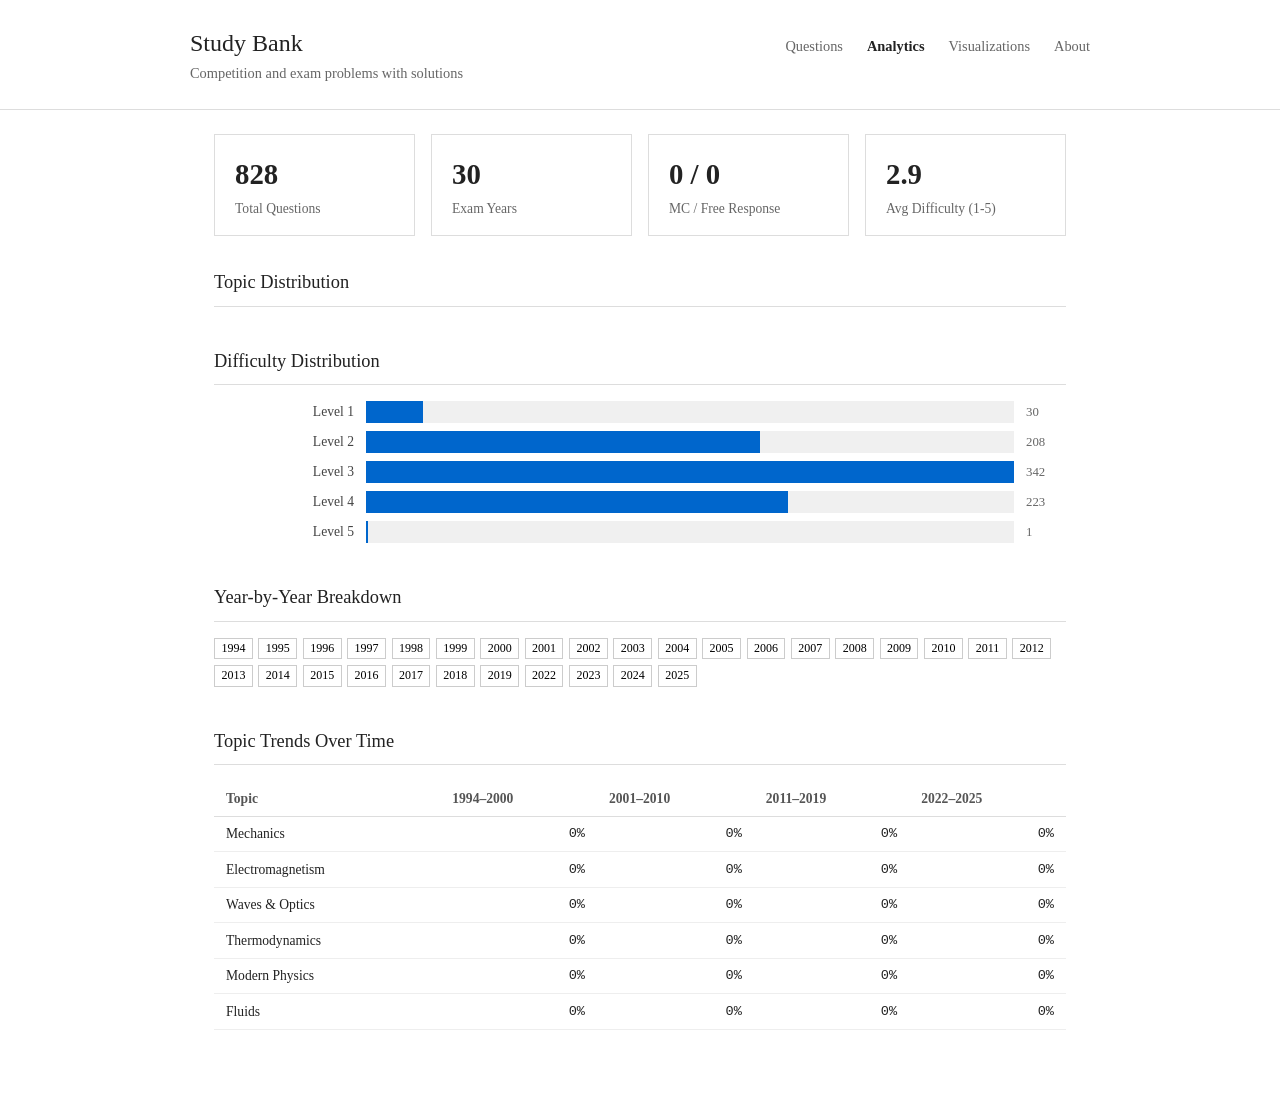
==== web/analytics.html @ 09c330ad "Initial commit: CAP Physics Question Bank 828 questions (736 MC + 92 FR) from CAP Prize Exam (1994-2" ====
<!DOCTYPE html>
<html lang="en">
<head>
    <meta charset="UTF-8">
    <meta name="viewport" content="width=device-width, initial-scale=1.0">
    <title>Analytics – Study Bank</title>
    <meta name="description" content="Statistics and trends across competition and exam questions.">
    <link rel="icon" href="data:,">
    <link rel="stylesheet" href="style.css">
</head>
<body>
    <header>
        <div class="header-inner">
            <div class="header-left">
                <h1>Study Bank</h1>
                <p class="subtitle">Competition and exam problems with solutions</p>
            </div>
            <nav class="nav">
                <a href="index.html">Questions</a>
                <a href="analytics.html" class="active">Analytics</a>
                <a href="visualizations.html">Visualizations</a>
                <a href="about.html">About</a>
            </nav>
        </div>
    </header>

    <main>
        <div id="overview"></div>
        <div id="topic-distribution" class="analytics-section"></div>
        <div id="difficulty-distribution" class="analytics-section"></div>
        <div id="year-breakdown" class="analytics-section"></div>
        <div id="topic-trends" class="analytics-section"></div>
    </main>

    <script src="analytics.js"></script>
</body>
</html>
---- web/style.css ----
/* Reset */
*, *::before, *::after {
    box-sizing: border-box;
    margin: 0;
    padding: 0;
}

body {
    font-family: Georgia, 'Times New Roman', serif;
    background: #fff;
    color: #222;
    line-height: 1.6;
    font-size: 16px;
}

a {
    color: #0066cc;
    text-decoration: none;
}
a:hover {
    text-decoration: underline;
}

/* Header */
header {
    border-bottom: 1px solid #ddd;
    padding: 1.5rem 2rem;
}
.header-inner {
    display: flex;
    justify-content: space-between;
    align-items: baseline;
    max-width: 900px;
    margin: 0 auto;
}
header h1 {
    font-size: 1.5rem;
    font-weight: normal;
}
header .subtitle {
    font-size: 0.9rem;
    color: #666;
}

/* Nav */
.nav {
    display: flex;
    gap: 1.5rem;
}
.nav a {
    font-size: 0.9rem;
    color: #666;
    text-decoration: none;
}
.nav a:hover {
    color: #222;
}
.nav a.active {
    color: #222;
    font-weight: bold;
}

/* Main Layout */
main {
    max-width: 900px;
    margin: 0 auto;
    padding: 1.5rem;
}

/* Toolbar */
.toolbar {
    display: flex;
    gap: 1rem;
    margin-bottom: 1rem;
}
.toolbar input[type="text"] {
    flex: 1;
    padding: 0.4rem 0.5rem;
    border: 1px solid #ccc;
    font-family: inherit;
    font-size: 0.9rem;
}
.toolbar select {
    padding: 0.4rem;
    border: 1px solid #ccc;
    font-family: inherit;
    font-size: 0.9rem;
}

/* Filters */
.filters {
    margin-bottom: 0.75rem;
}

.filter-row {
    display: flex;
    align-items: baseline;
    gap: 0.5rem;
    margin-bottom: 0.5rem;
    flex-wrap: wrap;
}

.filter-label {
    font-size: 0.85rem;
    font-weight: bold;
    color: #555;
    white-space: nowrap;
    min-width: 75px;
}

.filter-buttons {
    display: flex;
    flex-wrap: wrap;
    gap: 0.35rem;
}

/* Filter buttons */
.filter-btn {
    font-family: inherit;
    font-size: 0.8rem;
    padding: 0.25rem 0.6rem;
    border: 1px solid #ccc;
    background: #fff;
    cursor: pointer;
    transition: all 0.15s;
    white-space: nowrap;
}
.filter-btn:hover {
    background: #f0f0f0;
    border-color: #aaa;
}
.filter-btn.active {
    background: #0066cc;
    color: #fff;
    border-color: #0066cc;
}

/* Year chips - smaller */
.chip {
    font-family: inherit;
    font-size: 0.75rem;
    padding: 0.15rem 0.4rem;
    border: 1px solid #ccc;
    background: #fff;
    cursor: pointer;
    transition: all 0.15s;
}
.chip:hover {
    background: #f0f0f0;
    border-color: #aaa;
}
.chip.active {
    background: #0066cc;
    color: #fff;
    border-color: #0066cc;
}

/* Free Response tag */
.tag.type-fr {
    color: #7b2d8b;
    font-weight: bold;
}

/* Question parts (FR) */
.question-parts {
    margin: 0.75rem 0;
}
.question-part {
    padding: 0.3rem 0;
    font-size: 0.95rem;
}
.part-label {
    font-weight: bold;
    margin-right: 0.3rem;
}

/* Given data block */
.given-data {
    margin: 0.75rem 0;
    padding: 0.5rem 0.75rem;
    background: #f5f5f5;
    font-size: 0.9rem;
}

/* Solution part sections */
.solution-part {
    margin-bottom: 1rem;
    padding-bottom: 0.75rem;
    border-bottom: 1px solid #eee;
}
.solution-part:last-child {
    border-bottom: none;
}
.solution-part h4 {
    font-size: 0.9rem;
    margin-bottom: 0.25rem;
}

/* Filter status bar */
.filter-status {
    display: flex;
    align-items: center;
    gap: 1rem;
    font-size: 0.85rem;
    color: #666;
    margin-bottom: 1rem;
    padding-bottom: 0.5rem;
    border-bottom: 1px solid #ddd;
}
.clear-btn {
    font-size: 0.8rem;
    background: none;
    border: none;
    color: #0066cc;
    cursor: pointer;
    padding: 0;
}
.clear-btn:hover {
    text-decoration: underline;
}

/* Question Cards */
.questions-list {
    display: flex;
    flex-direction: column;
}
.question-card {
    border-bottom: 1px solid #eee;
    padding: 0.75rem 0.5rem;
    cursor: pointer;
    transition: background 0.15s;
}
.question-card:first-child {
    border-top: 1px solid #eee;
}
.question-card:hover {
    background: #f8f8f8;
}
.question-meta {
    margin-bottom: 0.3rem;
}
.question-id {
    font-weight: bold;
    color: #0066cc;
}
.tag {
    font-size: 0.75rem;
    color: #666;
    margin-left: 0.5rem;
}
.question-text {
    font-size: 0.9rem;
    color: #444;
}

/* Modal */
.modal {
    display: none;
    position: fixed;
    top: 0;
    left: 0;
    width: 100%;
    height: 100%;
    background: rgba(0,0,0,0.5);
    z-index: 1000;
    align-items: center;
    justify-content: center;
}
.modal.active {
    display: flex;
}
.modal-content {
    position: relative;
    background: #fff;
    padding: 2rem;
    max-width: 1000px;
    width: 90%;
    max-height: 85%;
    overflow: auto;
}
.close-btn {
    position: absolute;
    top: 0.75rem;
    right: 1rem;
    background: none;
    border: none;
    font-size: 1.5rem;
    cursor: pointer;
    color: #999;
    line-height: 1;
}
.close-btn:hover {
    color: #333;
}

/* Modal content sections */
.modal-meta {
    margin-bottom: 0.5rem;
}
.modal-topics {
    margin-bottom: 1rem;
}
.modal-topics .tag {
    margin-left: 0;
    margin-right: 0.5rem;
}
.modal-text {
    font-size: 1rem;
    line-height: 1.7;
    margin-bottom: 1rem;
}

/* Two-column layout: question left, solution right */
.modal-layout {
    display: flex;
    gap: 2rem;
}
.modal-left {
    flex: 1;
    min-width: 0;
}
.modal-right {
    flex: 1;
    min-width: 0;
}
.modal-right .solution {
    position: sticky;
    top: 0;
}

@media (max-width: 768px) {
    .modal-layout {
        flex-direction: column;
        gap: 0;
    }
}

/* Choices in modal */
.choices {
    margin: 0.5rem 0 1rem;
}
.choice {
    padding: 0.4rem 0.5rem;
    font-size: 0.95rem;
    border-left: 3px solid transparent;
    transition: all 0.2s;
}
.choice.correct {
    background: #e8f5e9;
    border-left-color: #4caf50;
}
.choice-letter {
    font-weight: bold;
    margin-right: 0.5rem;
}

/* Action buttons */
.modal-actions {
    display: flex;
    gap: 0.75rem;
    margin: 1rem 0;
    padding-top: 1rem;
    border-top: 1px solid #eee;
}
.action-btn {
    padding: 0.4rem 0.8rem;
    background: #f9f9f9;
    color: #0066cc;
    border: 1px solid #ddd;
    cursor: pointer;
    font-family: inherit;
    font-size: 0.85rem;
    transition: background 0.15s;
}
.action-btn:hover {
    background: #eee;
}

/* Answer reveal */
.answer-reveal {
    padding: 0.75rem 1rem;
    background: #e8f5e9;
    font-size: 0.95rem;
    margin-bottom: 1rem;
}

/* Solution */
.solution {
    padding: 1rem;
    background: #f9f9f9;
    font-size: 0.9rem;
    margin-bottom: 1rem;
}
.solution h4 {
    font-size: 0.9rem;
    margin-bottom: 0.5rem;
}
.solution-steps {
    margin: 0.5rem 0;
}
.solution-steps li {
    margin: 0.4rem 0;
}
.equations {
    margin: 0.5rem 0;
    font-family: 'Times New Roman', serif;
}

/* PDF links */
.pdf-links {
    display: flex;
    gap: 0.75rem;
    margin-top: 1rem;
    padding-top: 1rem;
    border-top: 1px solid #eee;
}
.pdf-link {
    font-size: 0.85rem;
    color: #0066cc;
}

/* Load More */
.load-more {
    text-align: center;
    padding: 1rem;
}
.load-more button {
    background: none;
    border: 1px solid #ccc;
    padding: 0.5rem 1.5rem;
    cursor: pointer;
    font-family: inherit;
}
.load-more button:hover {
    background: #f0f0f0;
}

/* Analytics */
.stat-cards {
    display: grid;
    grid-template-columns: repeat(auto-fit, minmax(180px, 1fr));
    gap: 1rem;
    margin-bottom: 2rem;
}
.stat-card {
    border: 1px solid #ddd;
    padding: 1rem 1.25rem;
}
.stat-card .stat-value {
    font-size: 1.8rem;
    font-weight: bold;
    color: #222;
}
.stat-card .stat-label {
    font-size: 0.85rem;
    color: #666;
}
.analytics-section {
    margin-bottom: 2.5rem;
}
.analytics-section h2 {
    font-size: 1.15rem;
    font-weight: normal;
    margin-bottom: 1rem;
    padding-bottom: 0.5rem;
    border-bottom: 1px solid #ddd;
}
.bar-row {
    display: flex;
    align-items: center;
    gap: 0.75rem;
    margin-bottom: 0.5rem;
}
.bar-label {
    font-size: 0.85rem;
    min-width: 140px;
    text-align: right;
    color: #444;
}
.bar-track {
    flex: 1;
    height: 22px;
    background: #f0f0f0;
    position: relative;
}
.bar-fill {
    height: 100%;
    background: #0066cc;
    transition: width 0.3s ease;
}
.bar-count {
    font-size: 0.8rem;
    color: #666;
    min-width: 40px;
}
.year-chips {
    display: flex;
    flex-wrap: wrap;
    gap: 0.35rem;
    margin-bottom: 1rem;
}
.year-detail {
    border: 1px solid #ddd;
    padding: 1.25rem;
    margin-top: 0.5rem;
}
.year-detail h3 {
    font-size: 1rem;
    font-weight: normal;
    margin-bottom: 0.75rem;
}
.year-detail .year-stats {
    display: flex;
    gap: 2rem;
    margin-bottom: 1rem;
    font-size: 0.9rem;
    color: #555;
}
.trend-table {
    width: 100%;
    border-collapse: collapse;
    font-size: 0.85rem;
}
.trend-table th, .trend-table td {
    text-align: left;
    padding: 0.4rem 0.75rem;
    border-bottom: 1px solid #eee;
}
.trend-table th {
    font-weight: bold;
    color: #555;
    border-bottom-color: #ddd;
}
.trend-table td.num {
    text-align: right;
    font-family: 'Courier New', monospace;
}

/* About */
.about-content {
    max-width: 650px;
    margin: 0 auto;
    font-size: 0.95rem;
    line-height: 1.8;
}
.about-content h2 {
    font-size: 1.15rem;
    font-weight: normal;
    margin: 2rem 0 0.75rem;
    padding-bottom: 0.5rem;
    border-bottom: 1px solid #ddd;
}
.about-content p {
    margin-bottom: 1rem;
}
.about-content ul {
    margin: 0.5rem 0 1rem 1.5rem;
}
.about-content li {
    margin-bottom: 0.4rem;
}
.about-content .wip-notice {
    border: 1px solid #e8c547;
    background: #fffbe6;
    padding: 0.75rem 1rem;
    margin: 1.5rem 0;
    font-size: 0.9rem;
}

/* Visualizations Gallery */
.viz-grid {
    display: grid;
    grid-template-columns: repeat(auto-fill, minmax(320px, 1fr));
    gap: 1.25rem;
}
.viz-card {
    display: flex;
    flex-direction: column;
    border: 1px solid #ddd;
    padding: 1.25rem;
    text-decoration: none;
    color: inherit;
    transition: border-color 0.15s, box-shadow 0.15s;
}
.viz-card:hover {
    border-color: #0066cc;
    box-shadow: 0 2px 8px rgba(0,0,0,0.08);
    text-decoration: none;
}
.viz-card-icon {
    font-size: 2rem;
    margin-bottom: 0.5rem;
}
.viz-card-body h3 {
    font-size: 1rem;
    margin-bottom: 0.35rem;
}
.viz-card-body p {
    font-size: 0.85rem;
    color: #666;
    line-height: 1.5;
}
.viz-card-launch {
    margin-top: auto;
    padding-top: 0.75rem;
    font-size: 0.85rem;
    color: #0066cc;
}

/* Responsive */
@media (max-width: 768px) {
    .header-inner {
        flex-direction: column;
        gap: 0.5rem;
    }
    .nav {
        gap: 1rem;
    }
    .toolbar {
        flex-direction: column;
    }
    .filter-row {
        flex-direction: column;
        gap: 0.25rem;
    }
    .filter-label {
        min-width: auto;
    }
    .bar-label {
        min-width: 100px;
        font-size: 0.8rem;
    }
}
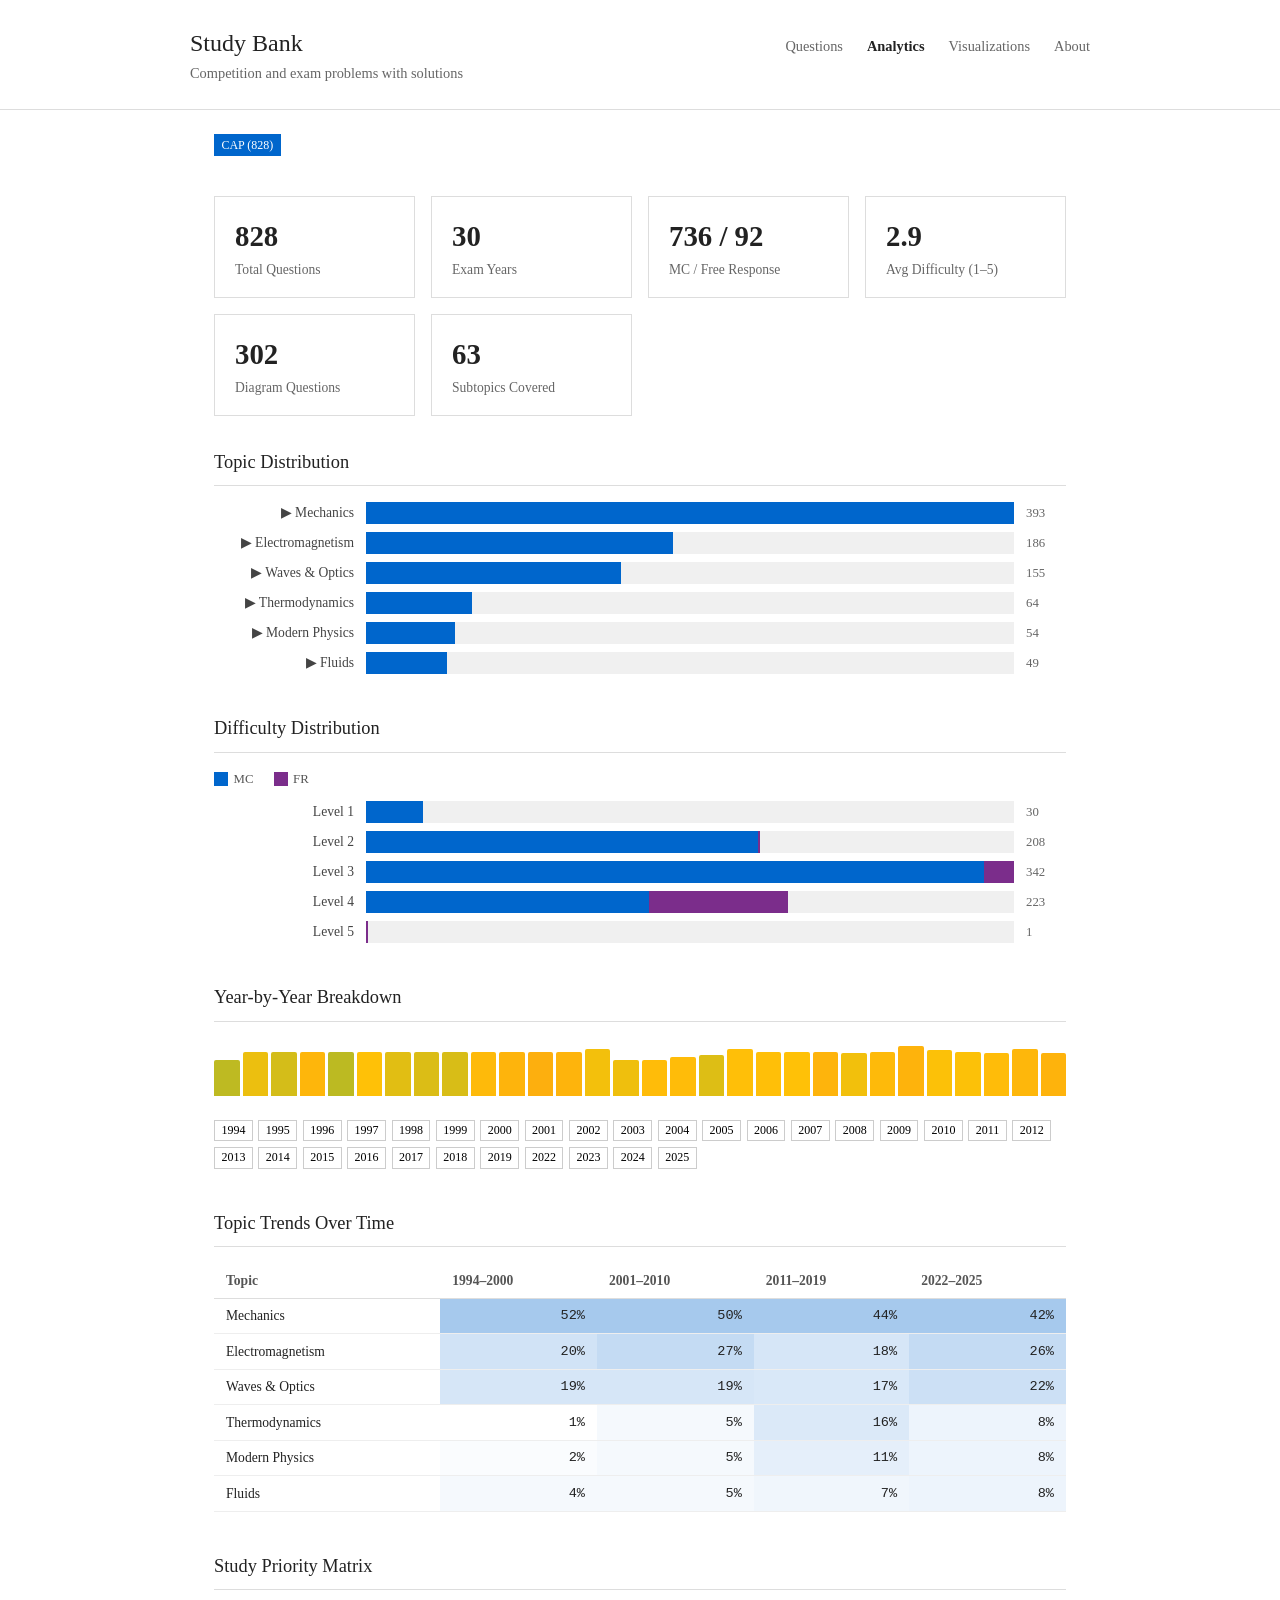
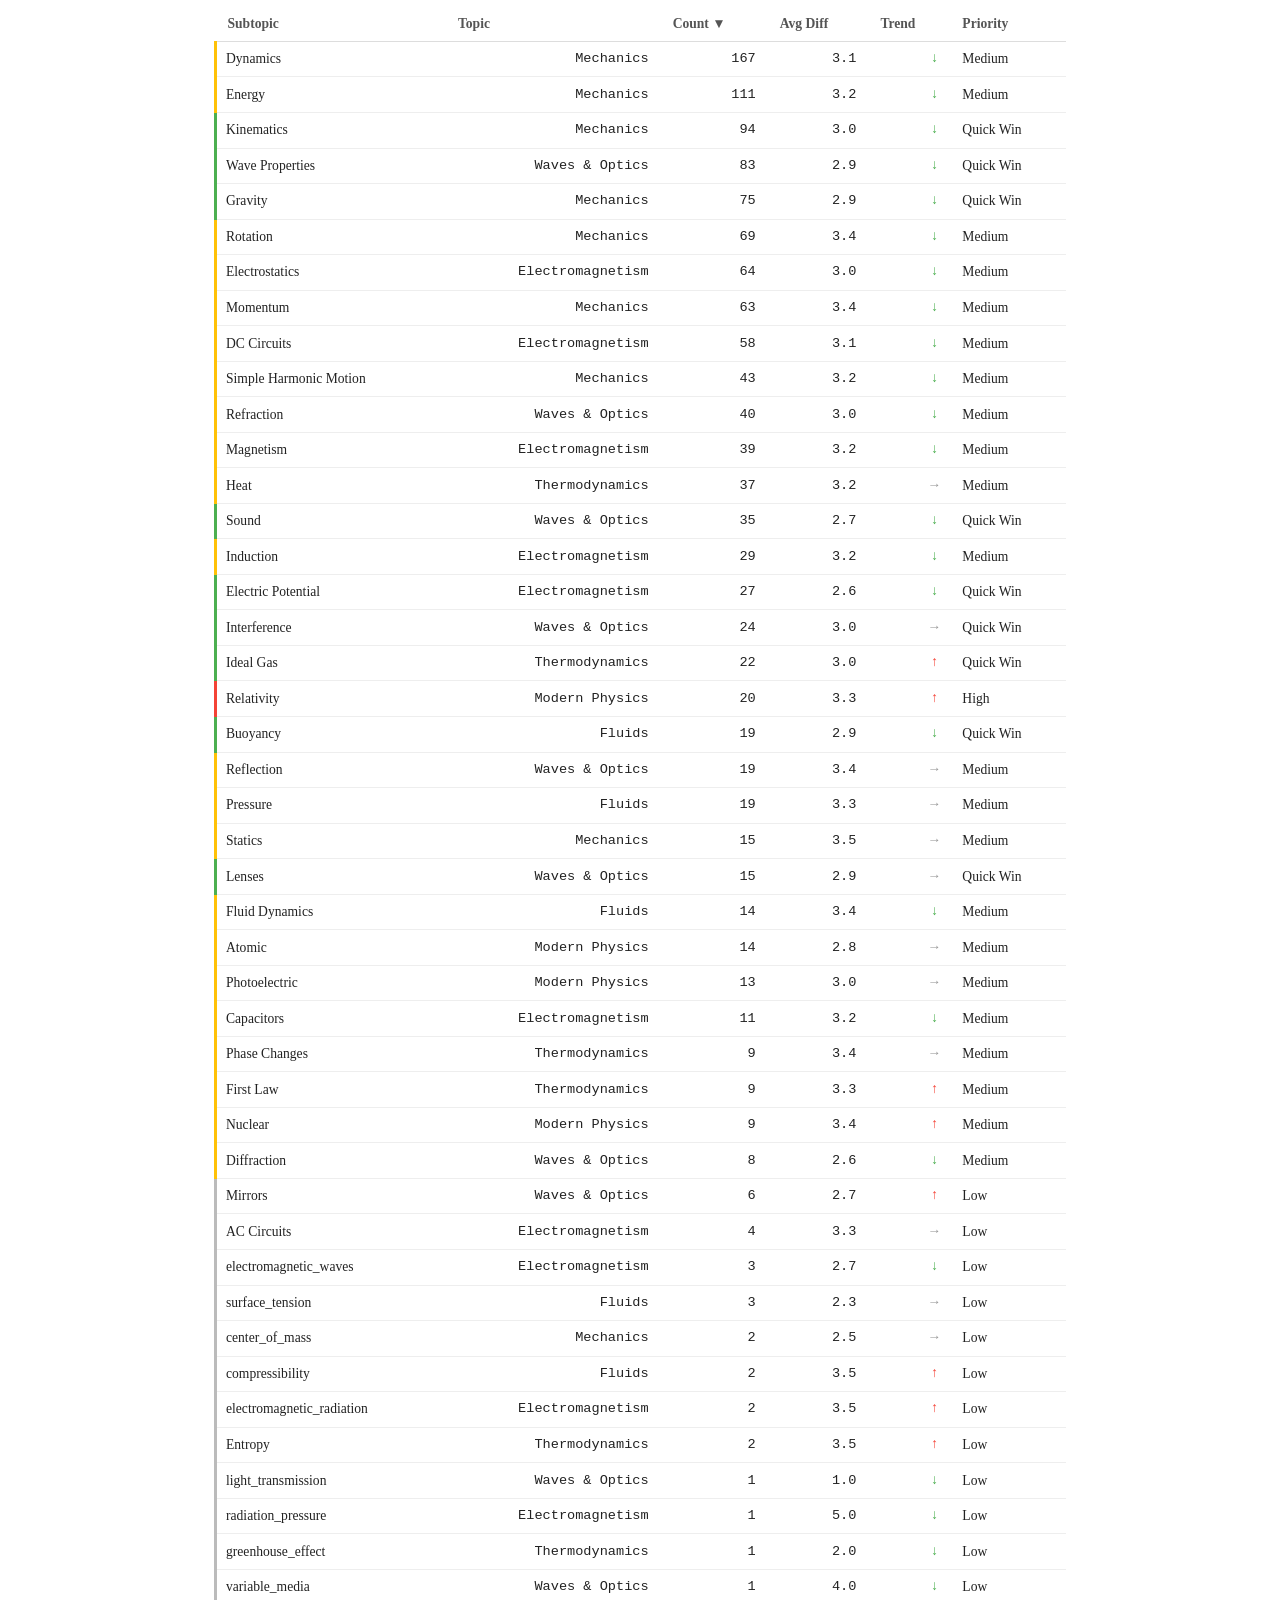
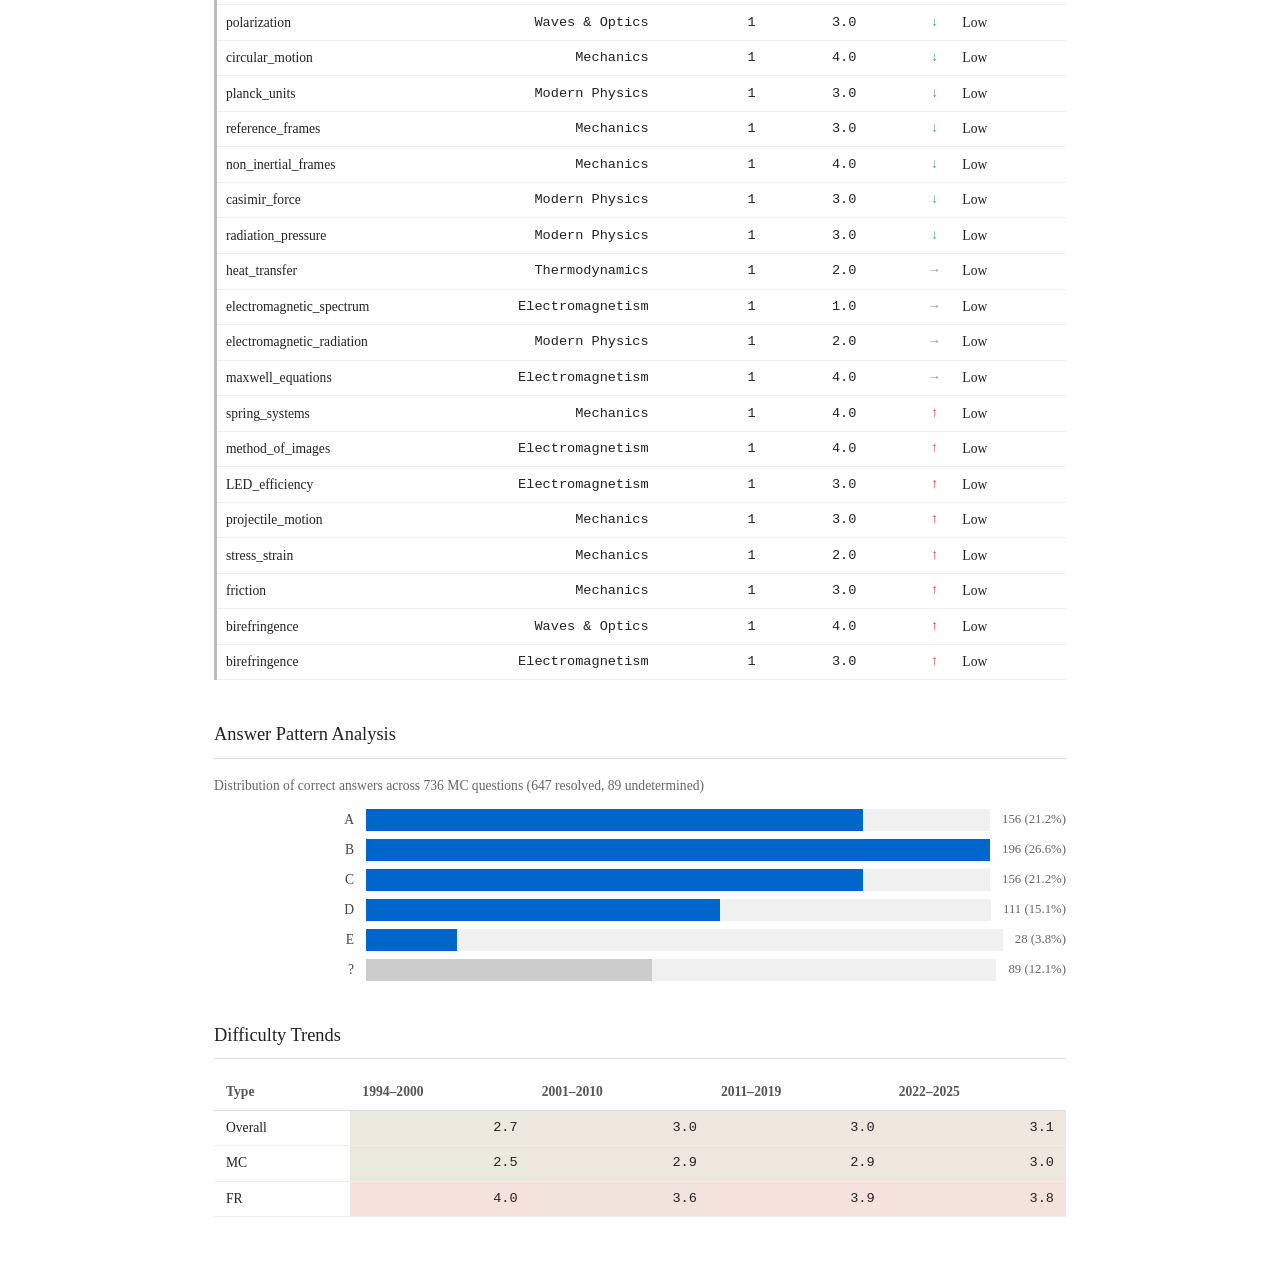
==== commit 1679e5ba: "Rewrite analytics page and add hint button to question modal - Fix field name bugs (q.type→q.questio" ====
--- a/web/analytics.html
+++ b/web/analytics.html
@@ -25,11 +25,15 @@
     </header>
 
     <main>
+        <div id="source-filter" class="analytics-section"></div>
         <div id="overview"></div>
         <div id="topic-distribution" class="analytics-section"></div>
         <div id="difficulty-distribution" class="analytics-section"></div>
         <div id="year-breakdown" class="analytics-section"></div>
         <div id="topic-trends" class="analytics-section"></div>
+        <div id="study-priority" class="analytics-section"></div>
+        <div id="answer-patterns" class="analytics-section"></div>
+        <div id="difficulty-trends" class="analytics-section"></div>
     </main>
 
     <script src="analytics.js"></script>
--- a/web/style.css
+++ b/web/style.css
@@ -376,6 +376,15 @@
     background: #eee;
 }
 
+/* Hint reveal */
+.hint-reveal {
+    padding: 0.75rem 1rem;
+    background: #fff8e1;
+    border-left: 3px solid #ffc107;
+    font-size: 0.9rem;
+    margin-bottom: 1rem;
+}
+
 /* Answer reveal */
 .answer-reveal {
     padding: 0.75rem 1rem;
@@ -535,6 +544,140 @@
     text-align: right;
     font-family: 'Courier New', monospace;
 }
+
+/* Source filter */
+.source-chips {
+    display: flex;
+    flex-wrap: wrap;
+    gap: 0.35rem;
+    margin-bottom: 0.5rem;
+}
+
+/* Clickable topic bars */
+.clickable-bar {
+    cursor: pointer;
+    transition: background 0.1s;
+}
+.clickable-bar:hover {
+    background: #f8f8f8;
+}
+
+/* Subtopic bars (indented) */
+.sub-bar {
+    padding-left: 1.5rem;
+}
+.sub-bar .bar-label {
+    min-width: 120px;
+    font-size: 0.8rem;
+    color: #666;
+}
+.bar-fill-sub {
+    background: #5a9fd4;
+}
+.bar-fill-unknown {
+    background: #ccc;
+}
+
+/* MC / FR split bars */
+.bar-fill-mc {
+    background: #0066cc;
+    position: absolute;
+    top: 0;
+    left: 0;
+}
+.bar-fill-fr {
+    background: #7b2d8b;
+    position: absolute;
+    top: 0;
+}
+
+/* Legend */
+.legend {
+    display: flex;
+    gap: 1.25rem;
+    margin-bottom: 0.75rem;
+    font-size: 0.8rem;
+    color: #555;
+}
+.legend-item {
+    display: flex;
+    align-items: center;
+    gap: 0.35rem;
+}
+.legend-swatch {
+    display: inline-block;
+    width: 14px;
+    height: 14px;
+}
+
+/* Year timeline */
+.year-timeline {
+    display: flex;
+    align-items: flex-end;
+    gap: 3px;
+    margin-bottom: 1rem;
+    padding: 0.5rem 0;
+}
+.timeline-block {
+    flex: 1;
+    min-width: 8px;
+    cursor: pointer;
+    transition: opacity 0.15s;
+    border-radius: 2px 2px 0 0;
+}
+.timeline-block:hover {
+    opacity: 0.75;
+}
+.timeline-block-active {
+    outline: 2px solid #222;
+    outline-offset: 1px;
+}
+
+/* Section note */
+.section-note {
+    font-size: 0.85rem;
+    color: #666;
+    margin-bottom: 0.75rem;
+}
+
+/* Year detail h4 */
+.year-detail h4 {
+    font-size: 0.9rem;
+    margin-bottom: 0.5rem;
+    color: #444;
+}
+
+/* Sortable table headers */
+.sortable-table th.sortable {
+    cursor: pointer;
+    user-select: none;
+}
+.sortable-table th.sortable:hover {
+    color: #0066cc;
+}
+
+/* Priority rows */
+.priority-high td:first-child {
+    border-left: 3px solid #f44336;
+    padding-left: calc(0.75rem - 3px);
+}
+.priority-quick td:first-child {
+    border-left: 3px solid #4caf50;
+    padding-left: calc(0.75rem - 3px);
+}
+.priority-low td:first-child {
+    border-left: 3px solid #bbb;
+    padding-left: calc(0.75rem - 3px);
+}
+.priority-medium td:first-child {
+    border-left: 3px solid #ffc107;
+    padding-left: calc(0.75rem - 3px);
+}
+
+/* Trend arrows */
+.trend-up { color: #f44336; }
+.trend-down { color: #4caf50; }
+.trend-flat { color: #999; }
 
 /* About */
 .about-content {
